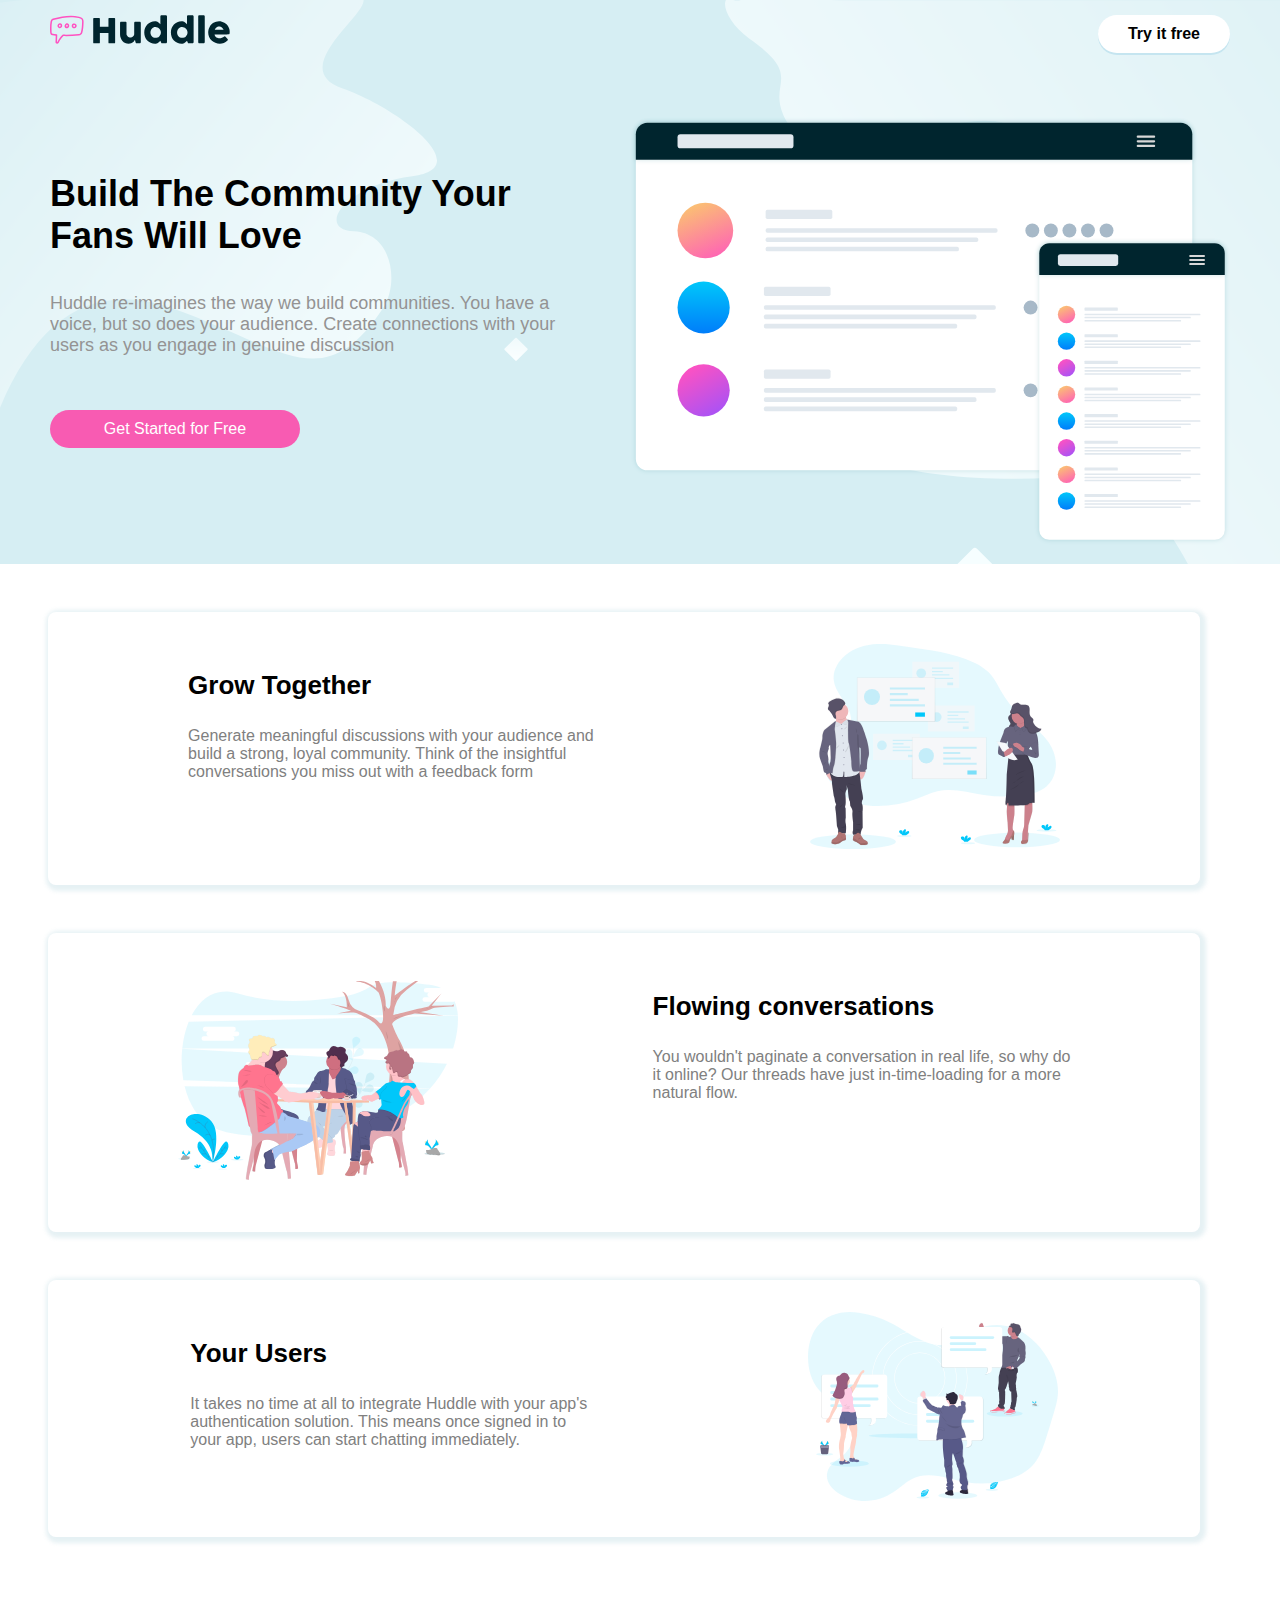
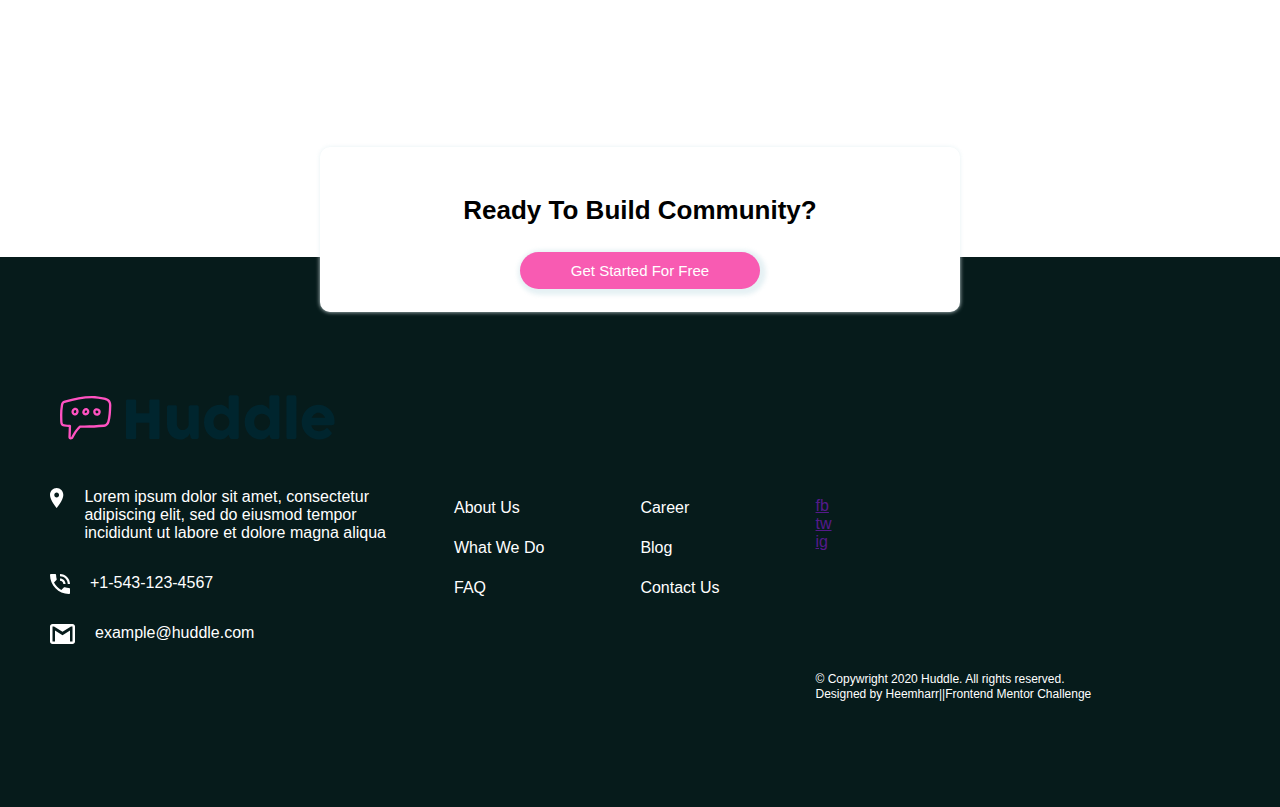
==== index.html @ a02861a2 "changes" ====
<!DOCTYPE html>
<html lang="en">

<head>
    <meta charset="UTF-8">
    <meta name="viewport" content="width=device-width, initial-scale=1.0">
    <meta http-equiv="X-UA-Compatible" content="ie=edge">

    <!-- <link rel="icon" type="image/png" sizes="32x32" href="./images/favicon-32x32.png"> -->
    <link rel="stylesheet" href="style.css" type="text/css">
    <title>Frontend Mentor | Huddle landing page with alternating feature blocks</title>
</head>

<body>
    <header class="top-bar">
            <div class="huddle">
                <div class="icon"> <img class="logo" src="../images/logo.svg" alt="huddle_logo"> </div>
                <div class="head-text">Try it free</div>
            </div>
                <div class="community">
                    <div class="text-in-header">
                        <div class="build-text">
                            <h3>build the community your fans will love</h3>
                        </div>
                        <div class="huddle-in-header"> 
                            <p>Huddle re-imagines the way we build communities. You have a voice, but so does 
                            your audience. Create connections with your users as you engage in genuine discussion</p> 
                        </div>
                    <div class="get-started-text"><p class="get-started">Get Started for Free</p></div>
                    </div>
                    <div>
                        <img class="head-img" src="../images/illustration-mockups.svg" alt="Build-community">
                    </div>
                </div>
    </header>
    <div class="body-container">
        <!-- main content with the svg illustrations -->
<!-- individual box containing info and image -->
        <div class="adv">
            <div class="text1">
                <h3>Grow Together</h3>
                <p>Generate meaningful discussions with your audience and <br>build a strong, loyal community. 
                    Think of the insightful <br>conversations you miss out with a feedback form</p>
            </div>
            <div class="grow-together">
                <img class="illus1" src="../images/illustration-grow-together.svg">
            </div>
            </div>
<!-- individual box containing info and image -->
            <div  class="adv">   
            <div>
            <img src="../images/illustration-flowing-conversation.svg" class="illus2" alt="illustration">
            </div>
            <div class="text1">
                <h3>Flowing conversations</h3>
                <p>You wouldn't paginate a conversation in real life, so why do<br> it online? 
                    Our threads have just in-time-loading for a more<br> natural flow.</p>
            </div>
            </div>
<!-- individual box containing info and image -->
            <div  class="adv">  
            <div class="text1">
                <h3>Your Users</h3>
                <p>It takes no time at all to integrate Huddle with your app's <br>authentication solution. 
                    This means once signed in to <br>your app, users can start chatting immediately.</p>
            </div>
            <div>
                <img class="illus1" src="../images/illustration-your-users.svg" alt="ilustration">
            </div>
            </div>
        </div>
    </div>
</body>
<footer>
    <div class="footer-container">
        <div class="floating-box">
            <h3>ready to build community?</h3>
            <div class="footer-btn"> Get Started For Free</div>
        </div>
    <div class="logo-footer"><img src="../images/logo.svg"></div>
        <div class="main-footer">
            
            <div class="contact-info">
               
                <div class="address">
                     <img class="contact-icon" src="../images/icon-location.svg" alt="location-icon">
                     <p class="footer-text"> Lorem ipsum dolor sit amet, consectetur<br> adipiscing elit, 
                    sed do eiusmod tempor<br> incididunt ut labore et dolore magna aliqua</p>
                </div>

                <div class="number"> 
                    <img class="contact-icon" src="../images/icon-phone.svg" alt="phone-icon">
                    <p class="footer-text"> +1-543-123-4567</p></div>
                <div class="mail"> 
                    <img class="contact-icon" src="../images/icon-email.svg" alt="email-icon"> 
                    <p class="footer-text">example@huddle.com</p></div>
            </div>
            <div class="about-us">
                <ul>
                    <li><a href="#">About Us</a></li>
                    <li><a href="#">What We Do</a></li>
                    <li><a href="#">FAQ</a></li>
                </ul>
            </div>
            <div class="about-us-two">
                <ul>
                    <li><a href="#">Career</a></li>
                    <li><a href="#">Blog</a></li>
                    <li><a href="#">Contact Us</a></li>
                </ul>
            </div>
            <div class="social-media-container">
                <div class="social-media">
                <div class="facebook"> <a href=""><i></i> fb</a></div>
                <div class="twitter"> <a href=""><i></i> tw</a></div>
                <div class="instagram"> <a href=""><i></i> ig</a></div>
                </div>
                <div class="social-media-text"><p>&copy Copywright 2020 Huddle. All rights reserved. <br>Designed by Heemharr||Frontend Mentor Challenge</p></div>
            </div>
        </div>
    </div>
</footer>
</html>
---- style.css ----
*{
    box-sizing: border-box;
}
body {
    padding: 0;
    margin: 0;
    font-family: 'Trebuchet MS', 'Lucida Sans Unicode', 'Lucida Grande', 'Lucida Sans', Arial, sans-serif;    
}
.top-bar{
    background-image: url(./images/bg-hero-desktop.svg);
    background-blend-mode: screen;
     background-attachment: fixed;
    background-color: rgb(214, 238, 243);
    flex-wrap: wrap;
    flex-basis: 100%;
    padding: 15px 50px;
    height: 100%;
    width: 100%;
    overflow: hidden;
}
.huddle {
    display: flex;
    flex-wrap: wrap;
    justify-content: space-between;
    margin-bottom: 4rem;
} 
.icon .logo{
    height: auto;
    width: 180px;
}
.head-text {
    background-color:white;
    text-align: center;
    border: none;
    border-radius: 30px;
    font-size: 16px;
    font-weight: bold;
    padding: 10px 30px;
    box-shadow: 0px 2px rgb(197, 229, 240);
}
.community {
    display: flex;
}
.text-in-header {
    margin: 20px 50px 0 0;
}
.build-text h3{
    text-transform: capitalize;
    font-size: 36px;
}
.huddle-in-header p{
    font-size: 18px;
    color: rgb(148, 147, 147);
}
.get-started-text {
    padding: 20px 0px;
    color: lavender;
}
.get-started {
    background-color:rgb(248, 91, 178);
    text-align: center;
    border: none;
    border-radius: 30px;
    font-size: 16px;
    padding: 10px 30px;
    width: 250px;
    color: white;
}

.head-img {
    height: auto;
    width: 600px;
    object-fit: contain;
}
.body-container {
    height: 100%;
    width: 100%;
}
.adv {
    display: flex;
     justify-content: space-around;
     flex-wrap: wrap;
    padding: 2rem 2rem;
    margin: 3rem 3rem;
    border: none;
    border-radius: 8px;
    box-shadow:2px 2px 4px 4px rgba(227, 239, 243, 0.9);
    background-color: rgba(255, 255, 255, 0.2);
    width: 90%;
    height: 100%; 
    flex-basis: 90%;
    flex: 1;
}
.illus1 {
    width: 250px;
    height: auto;
}
.illus2 {
    width: 280px;
    height: auto;
    padding: 1rem 0rem;
}
.text1 p {
    color: grey;
    font-size: 16px;
}
.text1 h3{
    font-size: 26px;
}

.footer-container {
    background-color: rgb(6, 27, 27);
    padding: 15px 50px;
    align-items: center;
    position: relative;
    width: 100%;
    height: 550px;
    margin-top: 25%;
    flex-wrap: wrap;
    z-index: -1;
    flex-basis: 100%;
}
.floating-box {
    position: absolute;
    width: 50%;
    z-index: 1;
    background-color: white;
    top: -20%;
    box-shadow:0px 0px 4px 0px rgba(227, 239, 243, 0.9);
    left: 25%;
    height: 30%;
    border-radius: 10px;
    padding: 10px 20px;
    text-align: center;
    display: flex;
    justify-content: center;
    flex-direction: column;
    align-items: center;
    flex-wrap: wrap;
}
.floating-box h3 {
    font-size: 26px;
    text-transform: capitalize;
}
.floating-box .footer-btn {
    background-color:rgb(248, 91, 178);
    text-align: center;
    border: none;
    border-radius: 30px;
    font-size: 15px;
    padding: 10px 40px;
    width: 40%;
    color: white;
    box-shadow: 2px 2px 4px 4px rgba(227, 239, 243, 0.9);
}
.logo-footer img{
     padding: 5px 10px;
    height: auto;
    width: 25%;
    margin: 10% 0 2%;
}
 .main-footer{
    padding:0;
    margin: 0;
    position: relative;
    display: flex;
   flex-direction: row;
   flex-wrap: wrap;
   flex: 1;
} 
.footer-text {
    color: white;
    padding: 0 20px;
} 
 ul{
    list-style: none;
    padding: 0rem 3rem;
    line-height: 40px;
}

ul li a {
    text-decoration: none;
    color: white;
    font-weight: lighter;
} 
.social-media-text p {
    color: white;
    font-size: 12px;
    margin-top: 6rem;
    line-height: 15px;
}
.address, .number, .mail {
    display: flex;
}
 .contact-icon {
    height: 20px;
    margin-top: 1rem;
}
.social-media {
    padding: 25px 0;
   
}
.social-media-container {
     margin-left: 3rem;
}
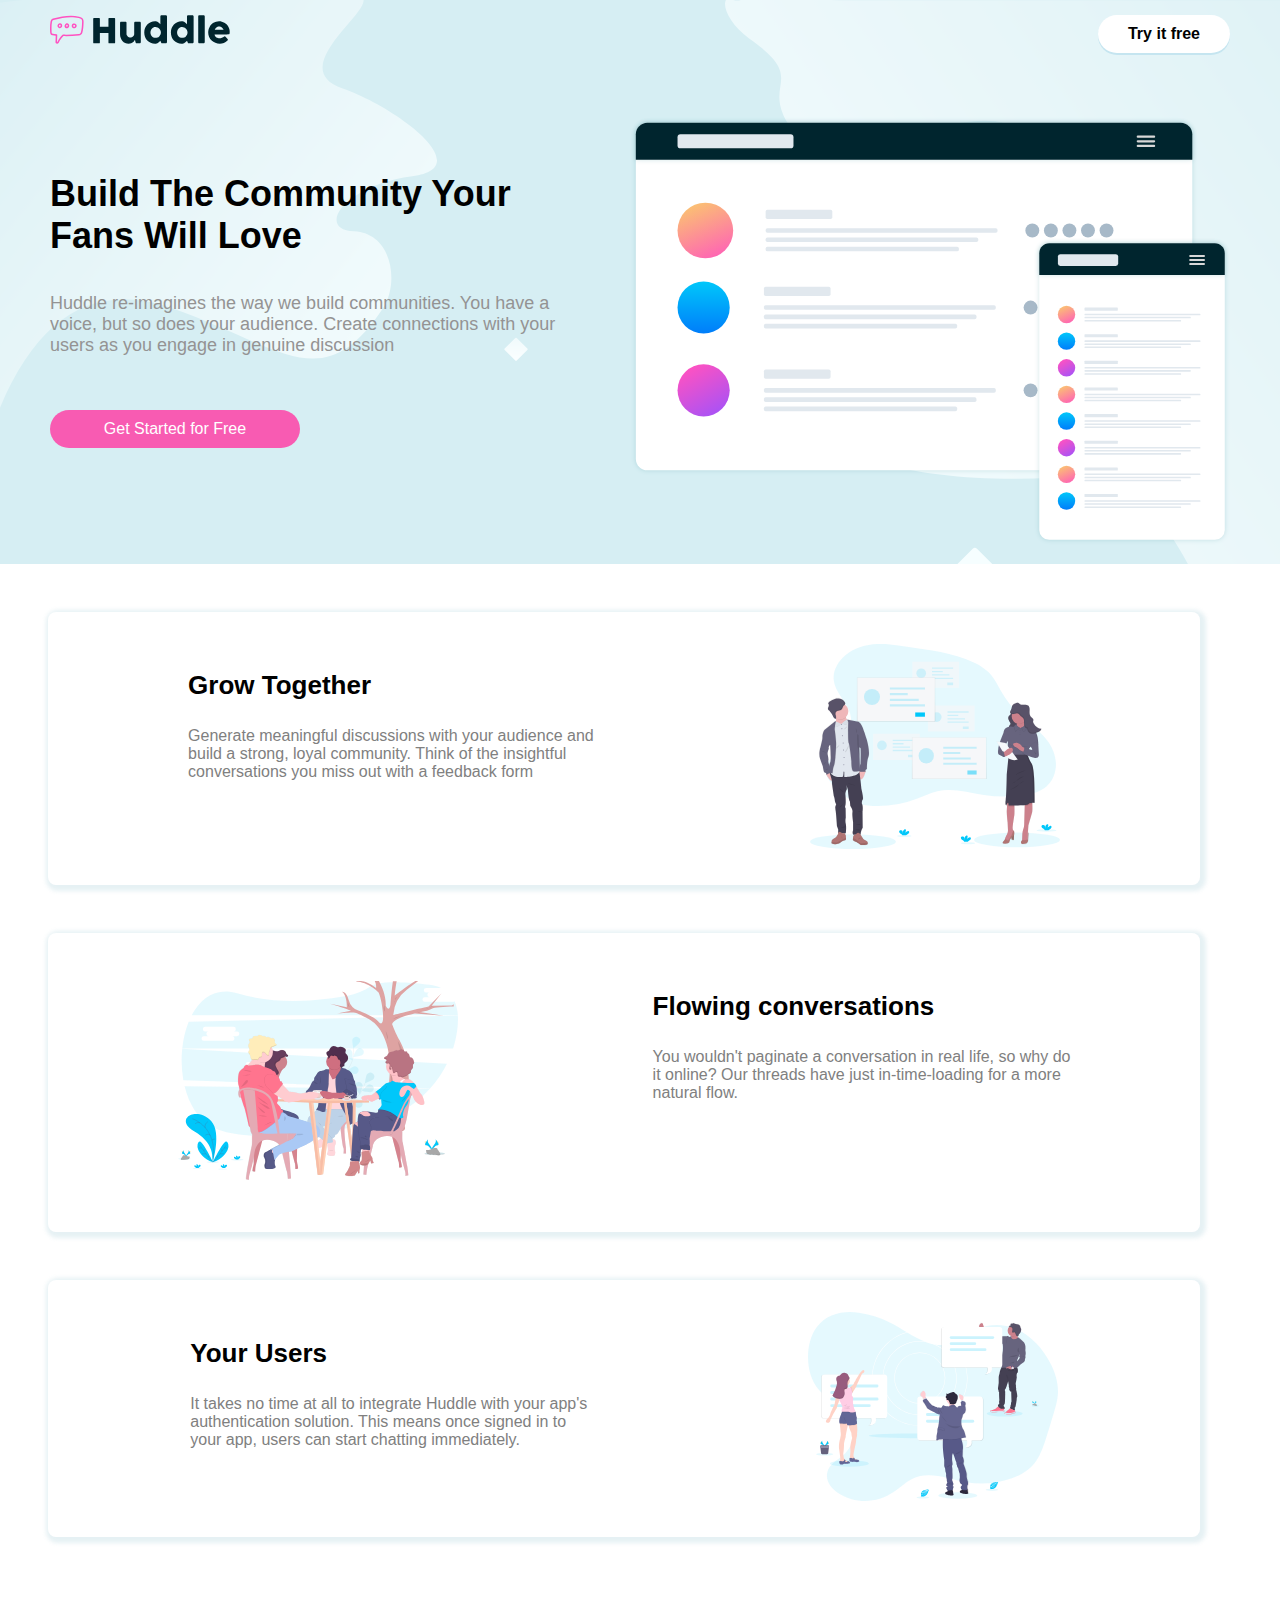
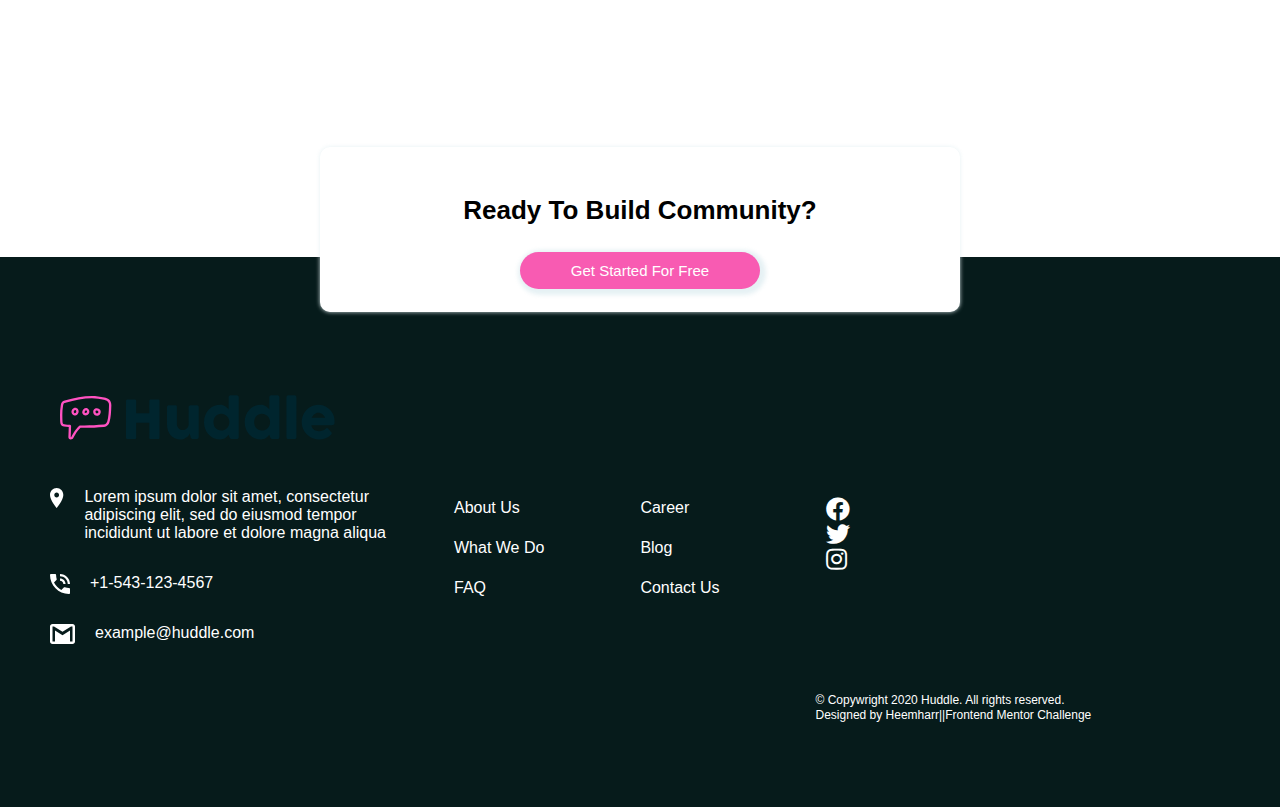
==== commit b77a4664: "commit" ====
--- a/index.html
+++ b/index.html
@@ -8,13 +8,14 @@
 
     <!-- <link rel="icon" type="image/png" sizes="32x32" href="./images/favicon-32x32.png"> -->
     <link rel="stylesheet" href="style.css" type="text/css">
+    <link rel="stylesheet" href="https://cdnjs.cloudflare.com/ajax/libs/font-awesome/5.13.0/css/all.min.css">
     <title>Frontend Mentor | Huddle landing page with alternating feature blocks</title>
 </head>
 
 <body>
     <header class="top-bar">
             <div class="huddle">
-                <div class="icon"> <img class="logo" src="../images/logo.svg" alt="huddle_logo"> </div>
+                <div class="icon"> <img class="logo" src="./images/logo.svg" alt="huddle_logo"> </div>
                 <div class="head-text">Try it free</div>
             </div>
                 <div class="community">
@@ -29,27 +30,27 @@
                     <div class="get-started-text"><p class="get-started">Get Started for Free</p></div>
                     </div>
                     <div>
-                        <img class="head-img" src="../images/illustration-mockups.svg" alt="Build-community">
+                        <img class="head-img" src="./images/illustration-mockups.svg" alt="Build-community">
                     </div>
                 </div>
     </header>
     <div class="body-container">
         <!-- main content with the svg illustrations -->
 <!-- individual box containing info and image -->
-        <div class="adv">
+        <div class="adv1">
             <div class="text1">
                 <h3>Grow Together</h3>
                 <p>Generate meaningful discussions with your audience and <br>build a strong, loyal community. 
                     Think of the insightful <br>conversations you miss out with a feedback form</p>
             </div>
             <div class="grow-together">
-                <img class="illus1" src="../images/illustration-grow-together.svg">
+                <img class="illus1" src="./images/illustration-grow-together.svg">
             </div>
             </div>
 <!-- individual box containing info and image -->
-            <div  class="adv">   
+            <div  class="adv2">   
             <div>
-            <img src="../images/illustration-flowing-conversation.svg" class="illus2" alt="illustration">
+            <img src="./images/illustration-flowing-conversation.svg" class="illus2" alt="illustration">
             </div>
             <div class="text1">
                 <h3>Flowing conversations</h3>
@@ -58,14 +59,14 @@
             </div>
             </div>
 <!-- individual box containing info and image -->
-            <div  class="adv">  
+            <div  class="adv3">  
             <div class="text1">
                 <h3>Your Users</h3>
                 <p>It takes no time at all to integrate Huddle with your app's <br>authentication solution. 
                     This means once signed in to <br>your app, users can start chatting immediately.</p>
             </div>
             <div>
-                <img class="illus1" src="../images/illustration-your-users.svg" alt="ilustration">
+                <img class="illus3" src="./images/illustration-your-users.svg" alt="ilustration">
             </div>
             </div>
         </div>
@@ -77,22 +78,22 @@
             <h3>ready to build community?</h3>
             <div class="footer-btn"> Get Started For Free</div>
         </div>
-    <div class="logo-footer"><img src="../images/logo.svg"></div>
+    <div class="logo-footer"><img src="./images/logo.svg"></div>
         <div class="main-footer">
             
             <div class="contact-info">
                
                 <div class="address">
-                     <img class="contact-icon" src="../images/icon-location.svg" alt="location-icon">
+                     <img class="contact-icon" src="./images/icon-location.svg" alt="location-icon">
                      <p class="footer-text"> Lorem ipsum dolor sit amet, consectetur<br> adipiscing elit, 
                     sed do eiusmod tempor<br> incididunt ut labore et dolore magna aliqua</p>
                 </div>
 
                 <div class="number"> 
-                    <img class="contact-icon" src="../images/icon-phone.svg" alt="phone-icon">
+                    <img class="contact-icon" src="./images/icon-phone.svg" alt="phone-icon">
                     <p class="footer-text"> +1-543-123-4567</p></div>
                 <div class="mail"> 
-                    <img class="contact-icon" src="../images/icon-email.svg" alt="email-icon"> 
+                    <img class="contact-icon" src="./images/icon-email.svg" alt="email-icon"> 
                     <p class="footer-text">example@huddle.com</p></div>
             </div>
             <div class="about-us">
@@ -111,9 +112,9 @@
             </div>
             <div class="social-media-container">
                 <div class="social-media">
-                <div class="facebook"> <a href=""><i></i> fb</a></div>
-                <div class="twitter"> <a href=""><i></i> tw</a></div>
-                <div class="instagram"> <a href=""><i></i> ig</a></div>
+                <div class="facebook"> <a href=""><i class="fab fa-facebook"></i></a></div>
+                <div class="twitter"> <a href=""><i class="fab fa-twitter"></i> </a></div>
+                <div class="instagram"> <a href=""><i class="fab fa-instagram"></i> </a></div>
                 </div>
                 <div class="social-media-text"><p>&copy Copywright 2020 Huddle. All rights reserved. <br>Designed by Heemharr||Frontend Mentor Challenge</p></div>
             </div>
--- a/style.css
+++ b/style.css
@@ -1,10 +1,12 @@
 *{
     box-sizing: border-box;
+   
 }
 body {
     padding: 0;
     margin: 0;
-    font-family: 'Trebuchet MS', 'Lucida Sans Unicode', 'Lucida Grande', 'Lucida Sans', Arial, sans-serif;    
+    font-family: 'Trebuchet MS', 'Lucida Sans Unicode', 'Lucida Grande', 'Lucida Sans', Arial, sans-serif; 
+    overflow-x: hidden;   
 }
 .top-bar{
     background-image: url(./images/bg-hero-desktop.svg);
@@ -76,7 +78,7 @@
     height: 100%;
     width: 100%;
 }
-.adv {
+.adv1, .adv2, .adv3 {
     display: flex;
      justify-content: space-around;
      flex-wrap: wrap;
@@ -91,7 +93,7 @@
     flex-basis: 90%;
     flex: 1;
 }
-.illus1 {
+.illus1, .illus3 {
     width: 250px;
     height: auto;
 }
@@ -198,8 +200,406 @@
 }
 .social-media {
     padding: 25px 0;
-   
+}
+.social-media i {
+    font-size: 24px;
+    color: white;
+    padding: 0 10px;
 }
 .social-media-container {
      margin-left: 3rem;
+}
+
+@media only screen and (max-width: 320px){
+.top-bar{
+    padding: 5px 10px;
+    height: 100%;
+    width: 320px;
+
+}
+.huddle {
+    /* display: flex; */
+    justify-content: space-between;
+    margin: 1rem 0 2rem;
+} 
+.icon .logo{
+    height: auto;
+    width: 100px;
+}
+.head-text {
+    text-align: center;
+    font-size: 12px;
+    padding: 3px 10px; 
+}
+.community {
+    display: flex;
+    flex-direction: column;
+    align-items: center;
+    flex-wrap: wrap;
+    text-align: center;
+}
+.text-in-header {
+    margin: 5px 8px 0 0;
+}
+.build-text h3{
+    text-transform: capitalize;
+    font-size: 20px;
+}
+.huddle-in-header p{
+    font-size: 12px;
+    color: black;
+}
+.get-started-text {
+    padding: 10px 0px;
+    color: lavender;
+    display: flex;
+    justify-content: center;
+    text-align: center;
+}
+.get-started {
+    text-align: center;
+    font-size: 12px;
+    padding: 10px 10px;
+    width: 180px;
+    color: white;
+}
+.head-img {
+    height: auto;
+    width: 220px;
+}
+.body-container {
+    height: 100%;
+    width: 320px;
+}
+.adv2 {
+    display: flex;
+    justify-content: center;
+    text-align: center;
+    justify-content: space-around;
+    flex-wrap: wrap;
+    padding: 1rem 1rem;
+    margin: 15px 20px 20px 15px;
+    width: 90%;
+    height: 100%; 
+    flex-basis: 80%;
+}
+.adv1, .adv3{
+    display: flex;
+    flex-direction: column-reverse;
+    justify-content: center;
+    text-align: center;
+    justify-content: space-around;
+    flex-wrap: wrap;
+    padding: 1rem 1rem;
+    margin: 15px 20px 20px 15px;
+    width: 90%;
+    height: 100%; 
+    flex-basis: 80%;
+}
+.illus1 {
+    width: 200px;
+    height: auto;
+}
+.illus2 {
+    width: 200px;
+    height: auto;
+}
+.illus3 {
+    width: 200px;
+    height: auto;
+}
+.text1 p {
+    color: grey;
+    font-size: 12px;
+}
+.text1 h3{
+    font-size: 22px;
+}
+
+.footer-container {
+    background-color: rgb(6, 27, 27);
+    padding: 20px 20px;
+    align-items: center;
+    position: relative;
+    width: 320px;
+    height: 100%;
+    margin-top: 12rem;
+    flex-wrap: wrap;
+    z-index: -1;
+    flex-basis: 100%;
+}
+.floating-box {
+    position: absolute;
+    width: 280px;
+    z-index: 1;
+    background-color: white;
+    top: -10%;
+    box-shadow:0px 0px 4px 0px rgba(227, 239, 243, 0.9);
+    left: 5%;
+    height: 20%;
+    border-radius: 10px;
+    padding: 5px 5px;
+}
+.floating-box h3 {
+    font-size: 12px;
+    text-transform: capitalize;
+}
+.floating-box .footer-btn {
+    font-size: 10px;
+    padding: 5px 5px;
+    width: 50%;
+}
+.logo-footer img{
+    padding: 10px 2px;
+    margin: 40px 0 0;
+    height: auto;
+    width: 38%;
+}
+ .main-footer{
+    padding:0;
+    margin: 0;
+    position: relative;
+    display: flex;
+   flex-direction: column;
+   flex-wrap: wrap;
+   flex: 1;
+} 
+.footer-text {
+    color: white;
+    padding: 5 5px;
+    font-size: 10px;
+} 
+ ul{
+    list-style: none;
+    padding: 0rem .2rem;
+    line-height: 30px;
+}
+
+ul li a {
+    text-decoration: none;
+    color: white;
+    font-weight: lighter;
+    font-size: 12px;
+} 
+.social-media-text p {
+    color: white;
+    font-size: 10px;
+    margin-top: 1rem;
+    line-height: 15px;
+}
+.address, .number, .mail {
+    display: flex;
+}
+ .contact-icon {
+    height: 12px;
+    margin: 10px 0px 0;
+}
+.social-media {
+    padding: 10px 0;
+    display: flex;
+    justify-content: center;
+}
+.social-media-container {
+     margin-left: .5rem;
+}
+}
+@media only screen and (min-width: 375px) and (max-width: 500px){
+    .top-bar{
+    padding: 5px 10px;
+    height: 100%;
+    width: 100%;
+
+}
+.huddle {
+    /* display: flex; */
+    justify-content: space-between;
+    margin: 1rem 0 2rem;
+} 
+.icon .logo{
+    height: auto;
+    width: 100px;
+}
+.head-text {
+    text-align: center;
+    font-size: 12px;
+    padding: 3px 10px; 
+}
+.community {
+    display: flex;
+    flex-direction: column;
+    align-items: center;
+    flex-wrap: wrap;
+    text-align: center;
+}
+.text-in-header {
+    margin: 5px 8px 0 0;
+}
+.build-text h3{
+    text-transform: capitalize;
+    font-size: 24px;
+}
+.huddle-in-header p{
+    font-size: 12px;
+    color: black;
+}
+.get-started-text {
+    padding: 10px 0px;
+    color: lavender;
+    display: flex;
+    justify-content: center;
+    text-align: center;
+}
+.get-started {
+    text-align: center;
+    font-size: 13px;
+    padding: 10px 10px;
+    width: 180px;
+    color: white;
+}
+.head-img {
+    height: auto;
+    width: 280px;
+}
+.body-container {
+    height: 100%;
+    width: 100%;
+}
+.adv2 {
+    display: flex;
+    justify-content: center;
+    text-align: center;
+    justify-content: space-around;
+    flex-wrap: wrap;
+    padding: 1rem .5rem;
+    margin: 15px 10px 10px 15px;
+    width: 90%;
+    height: 100%; 
+    flex-basis: 80%;
+}
+.adv1, .adv3{
+    display: flex;
+    flex-direction: column-reverse;
+    justify-content: center;
+    text-align: center;
+    justify-content: space-around;
+    flex-wrap: wrap;
+    padding: 1rem .5rem;
+    margin: 15px 10px 10px 15px;
+    width: 90%;
+    height: 100%; 
+    flex-basis: 80%;
+}
+.illus1 {
+    width: 200px;
+    height: auto;
+}
+.illus2 {
+    width: 200px;
+    height: auto;
+}
+.illus3 {
+    width: 200px;
+    height: auto;
+}
+.text1 p {
+    color: grey;
+    font-size: 12px;
+}
+.text1 h3{
+    font-size: 22px;
+}
+
+.footer-container {
+    background-color: rgb(6, 27, 27);
+    padding: 20px 20px;
+    align-items: center;
+    position: relative;
+    width: 100%;
+    height: 100%;
+    margin-top: 9rem;
+    flex-wrap: wrap;
+    z-index: -1;
+    flex-basis: 100%;
+}
+.floating-box {
+    position: absolute;
+    width: 350px;
+    z-index: 1;
+    background-color: white;
+    top: -10%;
+    box-shadow:0px 0px 4px 0px rgba(227, 239, 243, 0.9);
+    left: 8%;
+    height: 20%;
+    border-radius: 10px;
+    padding: 5px 5px;
+}
+.floating-box h3 {
+    font-size: 12px;
+    text-transform: capitalize;
+}
+.floating-box .footer-btn {
+    font-size: 10px;
+    padding: 5px 5px;
+    width: 50%;
+}
+.logo-footer img{
+    padding: 20px 2px;
+    margin: 50px 0 0;
+    height: auto;
+    width: 38%;
+}
+ .main-footer{
+    padding:0;
+    margin: 0;
+    position: relative;
+    display: flex;
+   flex-direction: column;
+   flex-wrap: wrap;
+   flex: 0;
+} 
+.footer-text {
+    color: white;
+    padding: 5 10px;
+    font-size: 12px;
+} 
+ ul{
+    list-style: none;
+    padding: 0rem;
+    line-height: 25px;
+}
+
+ul li a {
+    text-decoration: none;
+    color: white;
+    font-weight: lighter;
+    font-size: 12px;
+} 
+.social-media-text p {
+    color: white;
+    font-size: 10px;
+    margin-top: 1rem;
+    line-height: 15px;
+    text-align: center;
+}
+.address, .number, .mail {
+    display: flex;
+}
+ .contact-icon {
+    height: 12px;
+    margin: 10px 0px 0;
+}
+.social-media {
+    padding: 10px 0;
+    display: flex;
+    justify-content: center;
+}
+.social-media-container {
+     margin-left: .5rem;
+}
+}
+@media only screen and (min-width: 501px) and (max-width: 774px){
+    
+}
+@media only screen and (max-width: 991px){
+    
 }